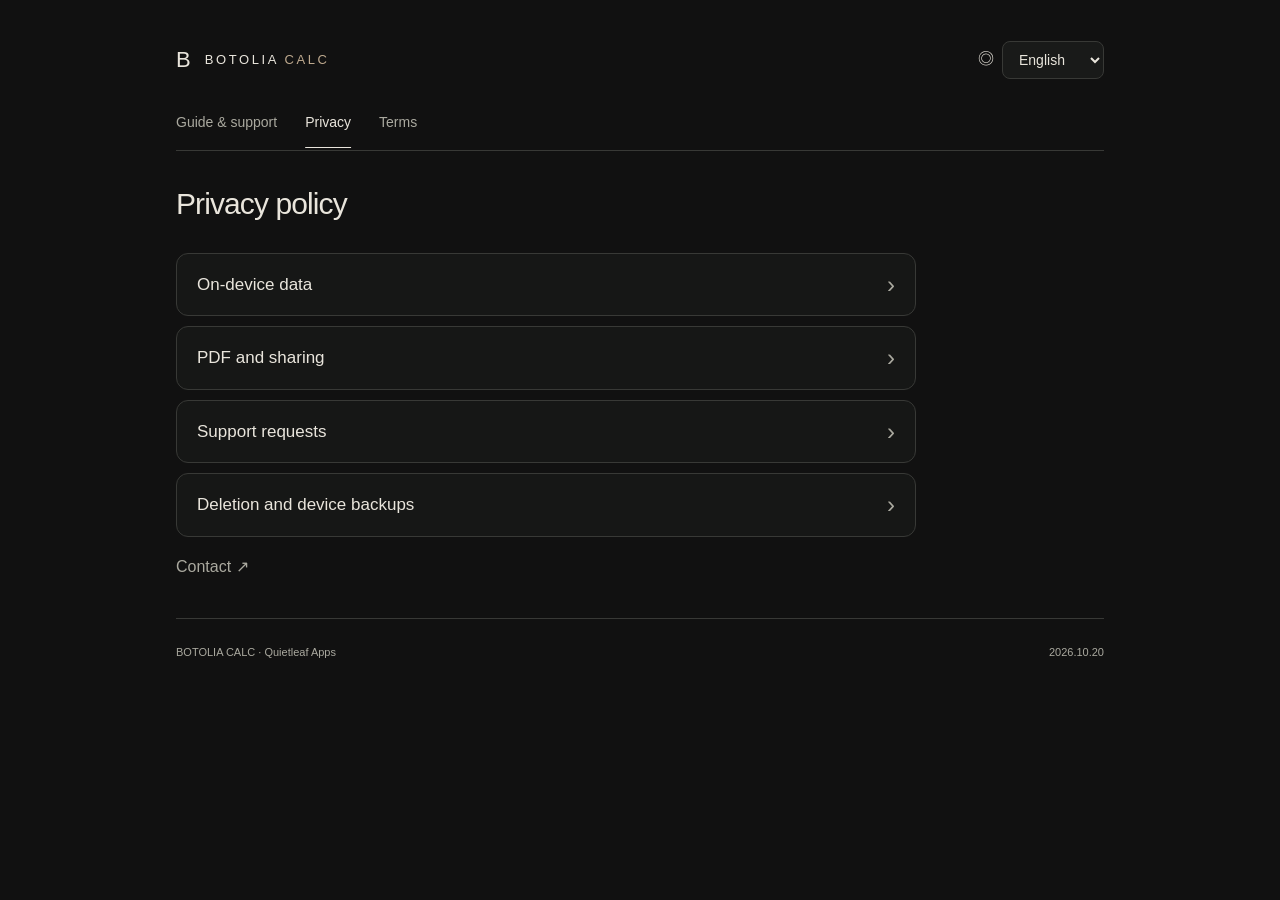
==== privacy.html @ 9fd9491c "Add files via upload" ====
<!doctype html><html lang="ja"><head><meta charset="utf-8"><meta name="viewport" content="width=device-width,initial-scale=1"><meta name="theme-color" content="#111111"><title>BOTOLIA CALC · Support</title><link rel="stylesheet" href="style.css"><script src="content.js" defer></script><script src="page.js" defer></script></head><body data-page="privacy"><main><header><a class="brand" href="index.html">B<span>BOTOLIA <b>CALC</b></span></a><label class="language">◎ <select aria-label="Language"><option value="ja">日本語</option><option value="en">English</option><option value="ko">한국어</option><option value="zh-Hant">繁體中文</option></select></label></header><nav></nav><article id="content"></article><footer><span>BOTOLIA CALC · Quietleaf Apps</span><span>2026.10.20</span></footer></main></body></html>
---- style.css ----
:root{color-scheme:dark;--bg:#111;--surface:#191a19;--text:#e9e5dc;--muted:#aaa99f;--line:#383936;--gold:#bea98e}*{box-sizing:border-box}html{scroll-behavior:smooth;scroll-padding-top:24px}body{margin:0;background:var(--bg);color:var(--text);font:16px/1.8 -apple-system,BlinkMacSystemFont,"Segoe UI",sans-serif}main{max-width:1024px;margin:auto;padding:40px 48px}a{color:inherit;text-decoration:none}a:hover{color:var(--gold)}a:focus-visible,select:focus-visible,summary:focus-visible{outline:2px solid var(--gold);outline-offset:5px}header{display:flex;align-items:center;justify-content:space-between;gap:20px}.brand{display:flex;align-items:center;gap:14px;font-size:26px}.brand>span{font-size:13px;letter-spacing:.2em}.brand b{font-weight:400;color:var(--gold)}.language{display:flex;gap:8px;align-items:center}select{font:inherit;font-size:14px;color:var(--text);background:var(--surface);border:1px solid var(--line);border-radius:8px;padding:9px 12px;max-width:160px}nav{display:flex;gap:28px;border-bottom:1px solid var(--line);margin:30px 0 48px;padding-bottom:15px;font-size:14px;color:var(--muted)}nav a[aria-current]{color:var(--text);text-decoration:underline;text-underline-offset:20px}.eyebrow{color:var(--gold);font-size:11px;letter-spacing:.2em;margin:0 0 18px}h1{font-size:clamp(30px,4vw,46px);font-weight:500;line-height:1.4;letter-spacing:-.03em;margin:0 0 20px;text-wrap:balance}h2{font-size:22px;font-weight:500;margin:48px 0 20px}.lead,p{color:var(--muted)}.lead{max-width:540px}.hero{display:grid;grid-template-columns:1fr 200px;gap:48px;align-items:center;margin-bottom:42px}.instrument{display:flex;align-items:center;gap:20px;font-size:10px;letter-spacing:.15em;line-height:2.4;color:var(--muted)}.glass{width:75px;height:145px;border:1px solid var(--gold);border-radius:6px 6px 22px 22px;padding:14px 7px 7px;display:flex;flex-direction:column;gap:3px;overflow:hidden}.glass i:nth-child(1){height:15%;background:#a5ae86}.glass i:nth-child(2){flex:1;background:#627f96}.glass i:nth-child(3){height:27%;background:#bea98e;border-radius:0 0 15px 15px}.flow{display:grid;grid-template-columns:repeat(6,1fr);border-block:1px solid var(--line);margin-bottom:38px}.flow a{padding:15px 6px;font-size:13px;display:flex;flex-direction:column;align-items:center}.flow small{font-size:10px;color:var(--muted);letter-spacing:.1em}.steps details,.faq details{border-bottom:1px solid var(--line);scroll-margin-top:30px}summary{display:flex;align-items:center;gap:24px;list-style:none;cursor:pointer;padding:23px 0;font-size:18px;line-height:1.5}summary::-webkit-details-marker{display:none}.number{color:var(--gold);font-size:12px;letter-spacing:.15em;min-width:24px}.expand{font-size:22px;font-weight:300;color:var(--muted);margin-left:auto}details[open] .expand{transform:rotate(45deg)}.detail{padding:0 48px 24px;max-width:780px}.detail p{margin:0;font-size:15px}.faq summary{font-size:16px}.faq .detail{padding-left:0}.contact{margin-top:60px;padding:32px;background:var(--surface);border:1px solid var(--line);border-radius:18px}.contact h2{margin-top:0}.contact p{max-width:650px}.contact small{display:block;margin-top:14px;color:var(--muted)}.button{display:inline-flex;justify-content:center;padding:13px 24px;border-radius:9px;background:var(--text);color:var(--bg);margin-top:12px}.button:hover{background:var(--gold);color:var(--bg)}footer{display:flex;justify-content:space-between;gap:20px;border-top:1px solid var(--line);margin-top:64px;padding:24px 0;font-size:11px;color:var(--muted)}.prose{max-width:740px}.prose section{border-bottom:1px solid var(--line);padding-bottom:20px}.prose h2{margin-top:30px}html[lang=ko]{word-break:keep-all}p,summary,h1,h2{overflow-wrap:anywhere}@media(max-width:600px){main{padding:24px}header{gap:8px}.brand{gap:8px}.brand>span{font-size:10px;letter-spacing:.12em}select{font-size:13px;padding:8px;max-width:120px}nav{gap:18px;font-size:12px;margin:26px 0 32px}.hero{grid-template-columns:1fr;gap:16px}.instrument{display:none}.flow{grid-template-columns:repeat(3,1fr)}.flow a{font-size:13px;padding:10px}.flow a:nth-child(-n+3){border-bottom:1px solid var(--line)}summary{font-size:16px;gap:16px}.detail{padding-left:40px;padding-right:0}.contact{padding:24px}.button{width:100%;font-size:14px}footer{flex-direction:column;gap:4px}h2{font-size:20px}}@media(prefers-reduced-motion:reduce){html{scroll-behavior:auto}}
/* Quiet guide: one ordered list, details on demand. */
.hero{display:block;margin-bottom:24px}.instrument{display:none}h1{font-size:30px;margin-bottom:12px}.lead{font-size:14px;line-height:1.8;margin:0;max-width:560px}nav{margin-bottom:32px}.steps{border-top:1px solid var(--line)}.steps summary{padding:22px 0;font-size:16px}.number{color:var(--muted)}.expand{font-size:18px}.contact{background:none;border:0;border-top:1px solid var(--line);border-radius:0;padding:24px 0 0;margin-top:36px}.contact h2,h2{font-size:17px;margin:32px 0 12px}.contact p{font-size:14px}.contact small{font-size:12px}.button{background:none;border:1px solid var(--line);color:var(--text);padding:10px 18px}.faq summary{padding:16px 0;font-size:14px}.detail p{font-size:14px}footer{margin-top:36px}.brand{font-size:22px}@media(max-width:600px){main{padding:24px}h1{font-size:26px}.hero{margin-bottom:26px}.steps summary{font-size:15px;gap:12px}.detail{padding-left:36px}.language{gap:4px}nav{gap:16px}.contact .button{width:auto}footer{font-size:10px}}
/* Individual task cards, restrained outlines and compact headings. */
.steps{border:0;display:grid;gap:10px}.steps details{border:1px solid var(--line);border-radius:12px;background:#161716;overflow:hidden}.steps summary{padding:18px 20px;font-size:17px;gap:18px}.steps details[open]{border-color:#77776e}.steps .detail{padding:0 20px 22px 62px}.detail h3{font-size:14px;font-weight:500;line-height:1.7;margin:0 0 10px;color:var(--text)}.faq{border:1px solid var(--line);border-radius:12px;padding:0 20px;background:#151615}.faq details:last-child{border-bottom:0}.contact{border:1px solid var(--line);border-radius:12px;padding:22px;background:#151615}.contact h2{margin-top:0}@media(max-width:600px){.steps summary{padding:17px 18px;font-size:16px}.steps .detail{padding:0 18px 20px}.steps .number{font-size:11px}.faq{padding:0 18px}.contact{padding:20px}}

.expand{display:inline-block;font-size:24px;line-height:1;transition:transform .15s ease}details[open] .expand{transform:rotate(90deg)}@media(prefers-reduced-motion:reduce){.expand{transition:none}}

.privacy-cards{margin-top:28px}.privacy-cards .detail{padding-left:20px}@media(max-width:600px){.privacy-cards .detail{padding-left:18px}}
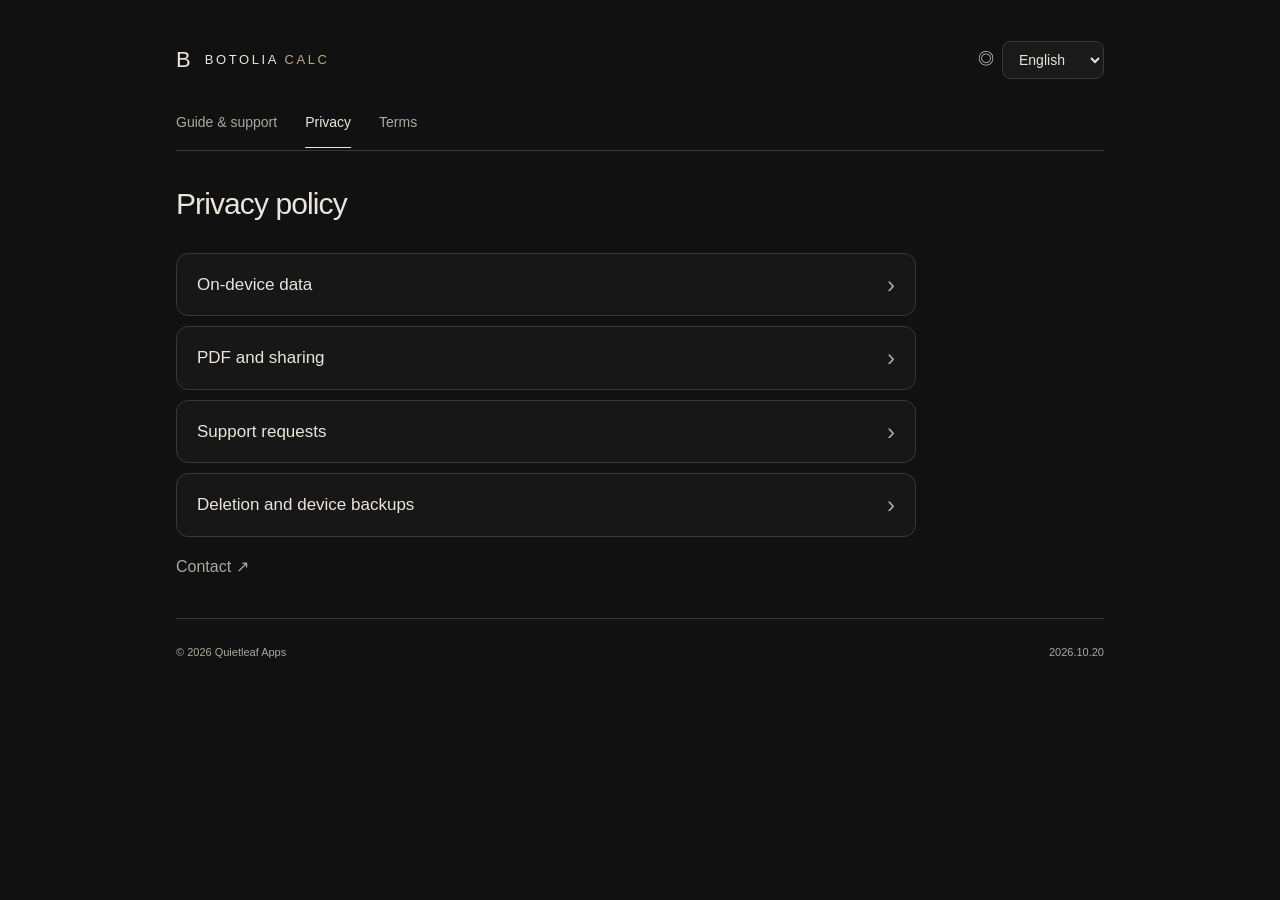
==== commit 166a33fd: "Add files via upload" ====
--- a/privacy.html
+++ b/privacy.html
@@ -1 +1 @@
-<!doctype html><html lang="ja"><head><meta charset="utf-8"><meta name="viewport" content="width=device-width,initial-scale=1"><meta name="theme-color" content="#111111"><title>BOTOLIA CALC · Support</title><link rel="stylesheet" href="style.css"><script src="content.js" defer></script><script src="page.js" defer></script></head><body data-page="privacy"><main><header><a class="brand" href="index.html">B<span>BOTOLIA <b>CALC</b></span></a><label class="language">◎ <select aria-label="Language"><option value="ja">日本語</option><option value="en">English</option><option value="ko">한국어</option><option value="zh-Hant">繁體中文</option></select></label></header><nav></nav><article id="content"></article><footer><span>BOTOLIA CALC · Quietleaf Apps</span><span>2026.10.20</span></footer></main></body></html>+<!doctype html><html lang="ja"><head><meta charset="utf-8"><meta name="viewport" content="width=device-width,initial-scale=1"><meta name="theme-color" content="#111111"><title>BOTOLIA CALC · Support</title><link rel="stylesheet" href="style.css"><script src="content.js" defer></script><script src="page.js" defer></script></head><body data-page="privacy"><main><header><a class="brand" href="index.html">B<span>BOTOLIA <b>CALC</b></span></a><label class="language">◎ <select aria-label="Language"><option value="ja">日本語</option><option value="en">English</option><option value="ko">한국어</option><option value="zh-Hant">繁體中文</option></select></label></header><nav></nav><article id="content"></article><footer><span>© 2026 Quietleaf Apps</span><span>2026.10.20</span></footer></main></body></html>
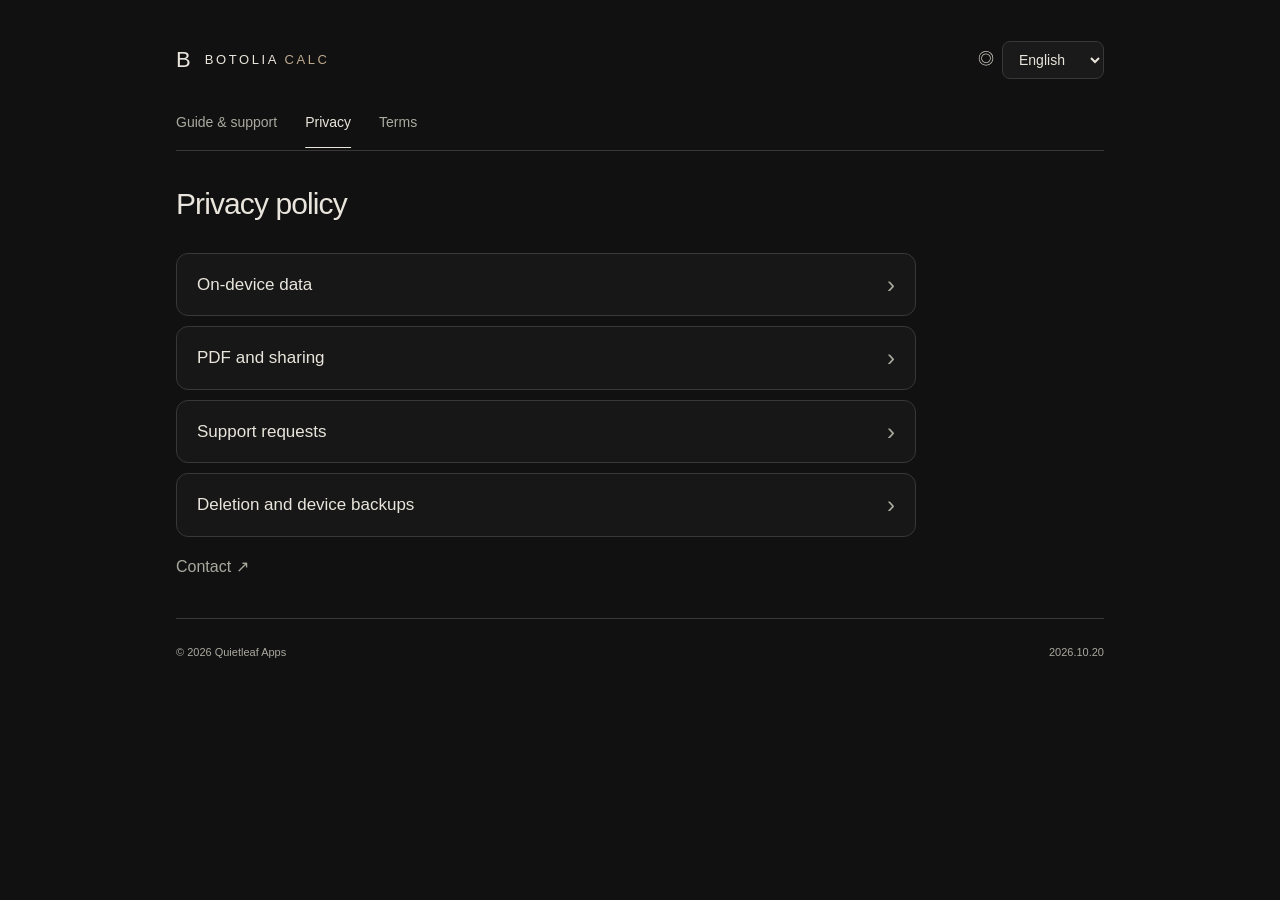
==== commit 405ec0dd: "Add Simplified Chinese support and privacy pages" ====
--- a/privacy.html
+++ b/privacy.html
@@ -1 +1 @@
-<!doctype html><html lang="ja"><head><meta charset="utf-8"><meta name="viewport" content="width=device-width,initial-scale=1"><meta name="theme-color" content="#111111"><title>BOTOLIA CALC · Support</title><link rel="stylesheet" href="style.css"><script src="content.js" defer></script><script src="page.js" defer></script></head><body data-page="privacy"><main><header><a class="brand" href="index.html">B<span>BOTOLIA <b>CALC</b></span></a><label class="language">◎ <select aria-label="Language"><option value="ja">日本語</option><option value="en">English</option><option value="ko">한국어</option><option value="zh-Hant">繁體中文</option></select></label></header><nav></nav><article id="content"></article><footer><span>© 2026 Quietleaf Apps</span><span>2026.10.20</span></footer></main></body></html>+<!doctype html><html lang="ja"><head><meta charset="utf-8"><meta name="viewport" content="width=device-width,initial-scale=1"><meta name="theme-color" content="#111111"><title>BOTOLIA CALC · Support</title><link rel="stylesheet" href="style.css"><script src="content.js" defer></script><script src="page.js" defer></script></head><body data-page="privacy"><main><header><a class="brand" href="index.html">B<span>BOTOLIA <b>CALC</b></span></a><label class="language">◎ <select aria-label="Language"><option value="ja">日本語</option><option value="en">English</option><option value="ko">한국어</option><option value="zh-Hant">繁體中文</option><option value="zh-Hans">简体中文</option></select></label></header><nav></nav><article id="content"></article><footer><span>© 2026 Quietleaf Apps</span><span>2026.10.20</span></footer></main></body></html>
